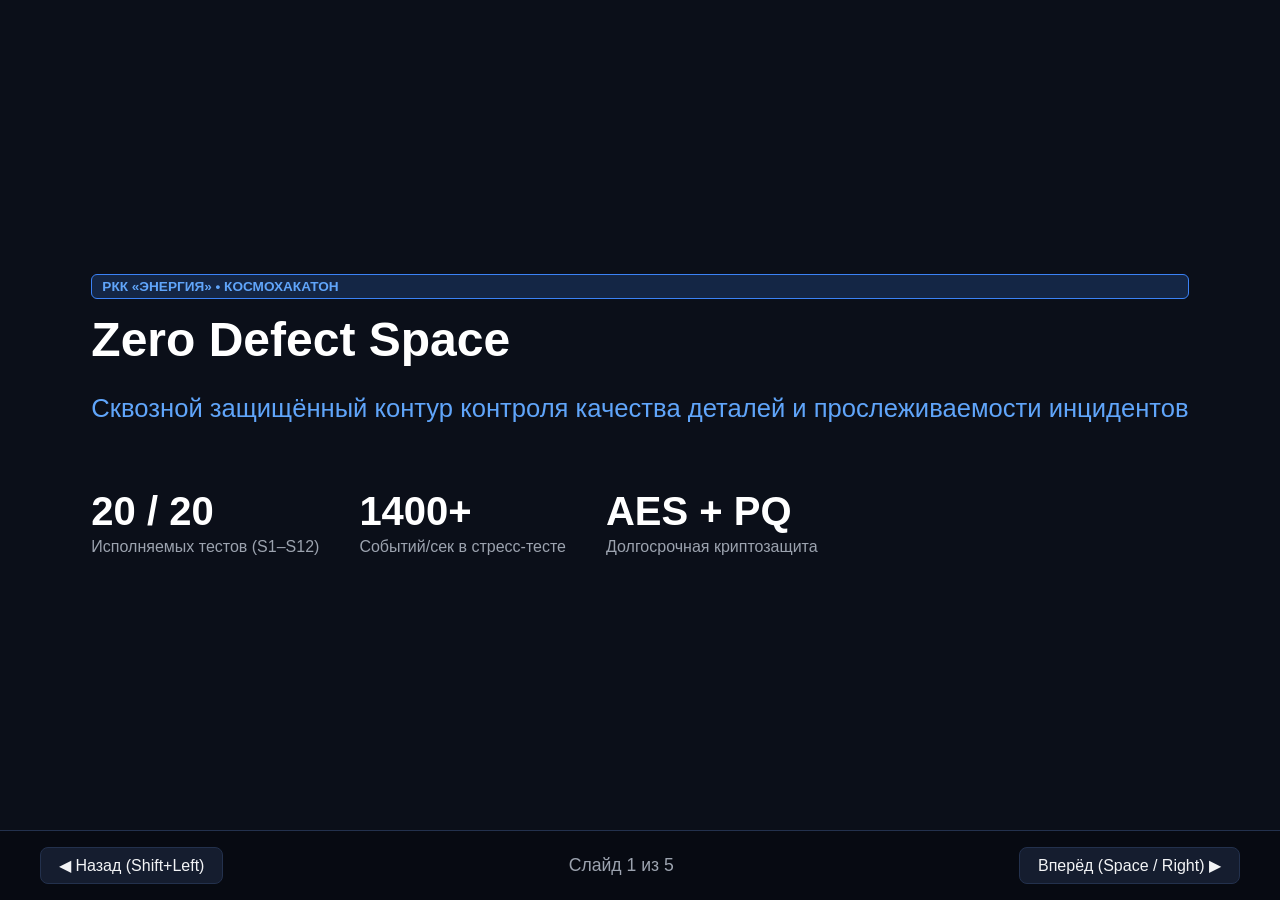
==== demo/presentation.html @ 1ec677a2 "ver 2" ====
<!DOCTYPE html>
<html lang="ru">
<head>
  <meta charset="UTF-8">
  <meta name="viewport" content="width=device-width, initial-scale=1.0">
  <title>Zero Defect Space — Презентация проекта</title>
  <style>
    :root {
      --bg: #0b0f19;
      --card-bg: #151d2f;
      --border: #23314d;
      --accent: #3b82f6;
      --accent-light: #60a5fa;
      --text: #f3f4f6;
      --text-muted: #9ca3af;
      --success: #10b981;
      --warning: #f59e0b;
      --danger: #ef4444;
    }
    * { box-sizing: border-box; margin: 0; padding: 0; font-family: -apple-system, BlinkMacSystemFont, "Segoe UI", Roboto, sans-serif; }
    body { background: var(--bg); color: var(--text); overflow: hidden; height: 100vh; display: flex; flex-direction: column; }
    .slide-container { flex: 1; position: relative; padding: 40px 60px; display: flex; flex-direction: column; justify-content: center; }
    .slide { display: none; height: 100%; max-width: 1200px; margin: 0 auto; flex-direction: column; justify-content: center; }
    .slide.active { display: flex; }
    h1 { font-size: 3rem; margin-bottom: 20px; color: #fff; line-height: 1.2; }
    h2 { font-size: 2.2rem; margin-bottom: 24px; color: var(--accent-light); border-bottom: 2px solid var(--border); padding-bottom: 12px; }
    p { font-size: 1.25rem; color: var(--text-muted); line-height: 1.6; margin-bottom: 20px; }
    .grid { display: grid; grid-template-columns: repeat(2, 1fr); gap: 24px; margin-top: 20px; }
    .card { background: var(--card-bg); border: 1px solid var(--border); border-radius: 12px; padding: 24px; }
    .card h3 { font-size: 1.3rem; margin-bottom: 12px; color: var(--accent); }
    .card ul { list-style: none; }
    .card li { margin-bottom: 10px; font-size: 1.1rem; line-height: 1.5; color: var(--text); display: flex; align-items: flex-start; gap: 8px; }
    .card li::before { content: "•"; color: var(--accent); font-weight: bold; }
    .tag { display: inline-block; padding: 4px 10px; border-radius: 6px; font-size: 0.85rem; font-weight: 600; text-transform: uppercase; margin-bottom: 12px; }
    .tag.primary { background: rgba(59, 130, 246, 0.2); color: var(--accent-light); border: 1px solid var(--accent); }
    .tag.success { background: rgba(16, 185, 129, 0.2); color: var(--success); border: 1px solid var(--success); }
    .stat-badge { font-size: 2.5rem; font-weight: 700; color: #fff; margin-bottom: 4px; }
    .nav-bar { height: 70px; background: #070a12; border-top: 1px solid var(--border); display: flex; align-items: center; justify-content: space-between; padding: 0 40px; }
    .nav-btn { background: var(--card-bg); border: 1px solid var(--border); color: var(--text); padding: 8px 18px; border-radius: 8px; font-size: 1rem; cursor: pointer; transition: 0.2s; }
    .nav-btn:hover { background: var(--accent); color: #fff; border-color: var(--accent); }
    .slide-indicator { font-size: 1.1rem; color: var(--text-muted); font-weight: 500; }
  </style>
</head>
<body>

  <div class="slide-container">
    <!-- Slide 1: Title -->
    <div class="slide active">
      <span class="tag primary">РКК «Энергия» • КосмоХакатон</span>
      <h1>Zero Defect Space</h1>
      <p style="font-size: 1.6rem; color: var(--accent-light);">Сквозной защищённый контур контроля качества деталей и прослеживаемости инцидентов</p>
      <div style="margin-top: 40px; display: flex; gap: 40px;">
        <div>
          <div class="stat-badge">20 / 20</div>
          <div style="color: var(--text-muted);">Исполняемых тестов (S1–S12)</div>
        </div>
        <div>
          <div class="stat-badge">1400+</div>
          <div style="color: var(--text-muted);">Событий/сек в стресс-тесте</div>
        </div>
        <div>
          <div class="stat-badge">AES + PQ</div>
          <div style="color: var(--text-muted);">Долгосрочная криптозащита</div>
        </div>
      </div>
    </div>

    <!-- Slide 2: Problem & Concept -->
    <div class="slide">
      <h2>1. Проблема и инженерный подход</h2>
      <div class="grid">
        <div class="card">
          <h3>Вызовы аэрокосмического производства</h3>
          <ul>
            <li>Колоссальная стоимость ложного брака или пропуска скрытого дефекта.</li>
            <li>Режимные ограничения: закрытый контур, недопустимость прямого облачного трафика.</li>
            <li>Риск несправедливого обвинения оператора при скрытом входном браке сырья.</li>
          </ul>
        </div>
        <div class="card">
          <h3>Архитектурный принцип Zero Defect</h3>
          <ul>
            <li><strong>Разделение плоскостей:</strong> Первичный факт наблюдения ≠ Юридически значимое решение контролёра ОТК.</li>
            <li><strong>Неизменяемый журнал:</strong> Сырые события шифруются в AES-256-GCM с защитой от модификации.</li>
            <li><strong>Никакой ложной годности:</strong> Пропущенная точка контроля не даёт статус «годно».</li>
          </ul>
        </div>
      </div>
    </div>

    <!-- Slide 3: Live Flow S1-S5 -->
    <div class="slide">
      <h2>2. Сквозной маршрут изделия (S1–S5)</h2>
      <div class="grid">
        <div class="card">
          <h3>Разделение ответственности</h3>
          <ul>
            <li><strong>I-001:</strong> Годное изделие — эталонный технологический цикл.</li>
            <li><strong>I-002:</strong> Входной брак заготовки — система отделяет вину поставщика от оператора последующего участка.</li>
            <li><strong>I-003:</strong> Дефект после обработки — корреляция с сигналом станка (вибрация шпинделя) и действием человека.</li>
          </ul>
        </div>
        <div class="card">
          <h3>Контроль технологической дисциплины</h3>
          <ul>
            <li><strong>I-004:</strong> Пропущенная контрольная точка — автоматический статус `missing` и предупреждение.</li>
            <li><strong>Чистое время операций:</strong> Исключение технологических пауз из времени цикла обработки.</li>
            <li><strong>Мгновенная реакция:</strong> Вердикт контролёра сразу пересчитывает показатели брака.</li>
          </ul>
        </div>
      </div>
    </div>

    <!-- Slide 4: Tech Stack & Security -->
    <div class="slide">
      <h2>3. Безопасность и интеграции</h2>
      <div class="grid">
        <div class="card">
          <h3>Долгосрочная криптозащита (PQC)</h3>
          <ul>
            <li><strong>KeyRing & Ротация:</strong> Чтение исторических данных при плановой смене ключей шифрования.</li>
            <li><strong>Hybrid Post-Quantum KEM:</strong> Инкапсуляция симметричных ключей (защита от угрозы Store-Now-Decrypt-Later).</li>
            <li><strong>Детекция подделок:</strong> Несовпадение тега аутентифицированного шифрования сразу бракует запись.</li>
          </ul>
        </div>
        <div class="card">
          <h3>Интеграция с ERP/MES (Outbox)</h3>
          <ul>
            <li><strong>Transactional Outbox:</strong> Запись решения контролёра и исходящей квитанции в одной транзакции.</li>
            <li><strong>Устойчивость к отказам:</strong> Сбой эмулятора (503) вызывает повтор с тем же `message_id` до получения ACK.</li>
            <li><strong>Внешние адаптеры:</strong> Подключение источника OPC-UA / ЧПУ без изменения ядра системы.</li>
          </ul>
        </div>
      </div>
    </div>

    <!-- Slide 5: Roadmap -->
    <div class="slide">
      <h2>4. Честные границы MVP и внедрение</h2>
      <div class="grid">
        <div class="card">
          <h3>Статус MVP на текущий момент</h3>
          <ul>
            <li>Синтетический демонстрационный контур (полное воспроизведение S1–S12).</li>
            <li>Формализованные контракты OpenAPI 3.1 + JSON Schema с генератором типов.</li>
            <li>CI-гейт предотвращения рассинхронизации контрактов и breaking changes.</li>
          </ul>
        </div>
        <div class="card">
          <h3>Шаги промышленного внедрения</h3>
          <ul>
            <li>Калибровка оптических камер и физических стендов вибродиагностики РКК «Энергия».</li>
            <li>Развертывание в изолированном промышленном контуре (PostgreSQL/OpenTelemetry).</li>
            <li>Прямое подключение коннекторов к 1С:ERP, «Галактика:ERP» и графу КОМПАС-3D.</li>
          </ul>
        </div>
      </div>
    </div>
  </div>

  <div class="nav-bar">
    <button class="nav-btn" onclick="prevSlide()">◀ Назад (Shift+Left)</button>
    <div class="slide-indicator" id="indicator">Слайд 1 из 5</div>
    <button class="nav-btn" onclick="nextSlide()">Вперёд (Space / Right) ▶</button>
  </div>

  <script>
    let current = 0;
    const slides = document.querySelectorAll('.slide');
    const indicator = document.getElementById('indicator');

    function update() {
      slides.forEach((s, idx) => s.classList.toggle('active', idx === current));
      indicator.textContent = `Слайд ${current + 1} из ${slides.length}`;
    }

    function nextSlide() {
      if (current < slides.length - 1) { current++; update(); }
    }
    function prevSlide() {
      if (current > 0) { current--; update(); }
    }

    window.addEventListener('keydown', (e) => {
      if (e.key === 'ArrowRight' || e.key === ' ') nextSlide();
      if (e.key === 'ArrowLeft') prevSlide();
    });
  </script>
</body>
</html>
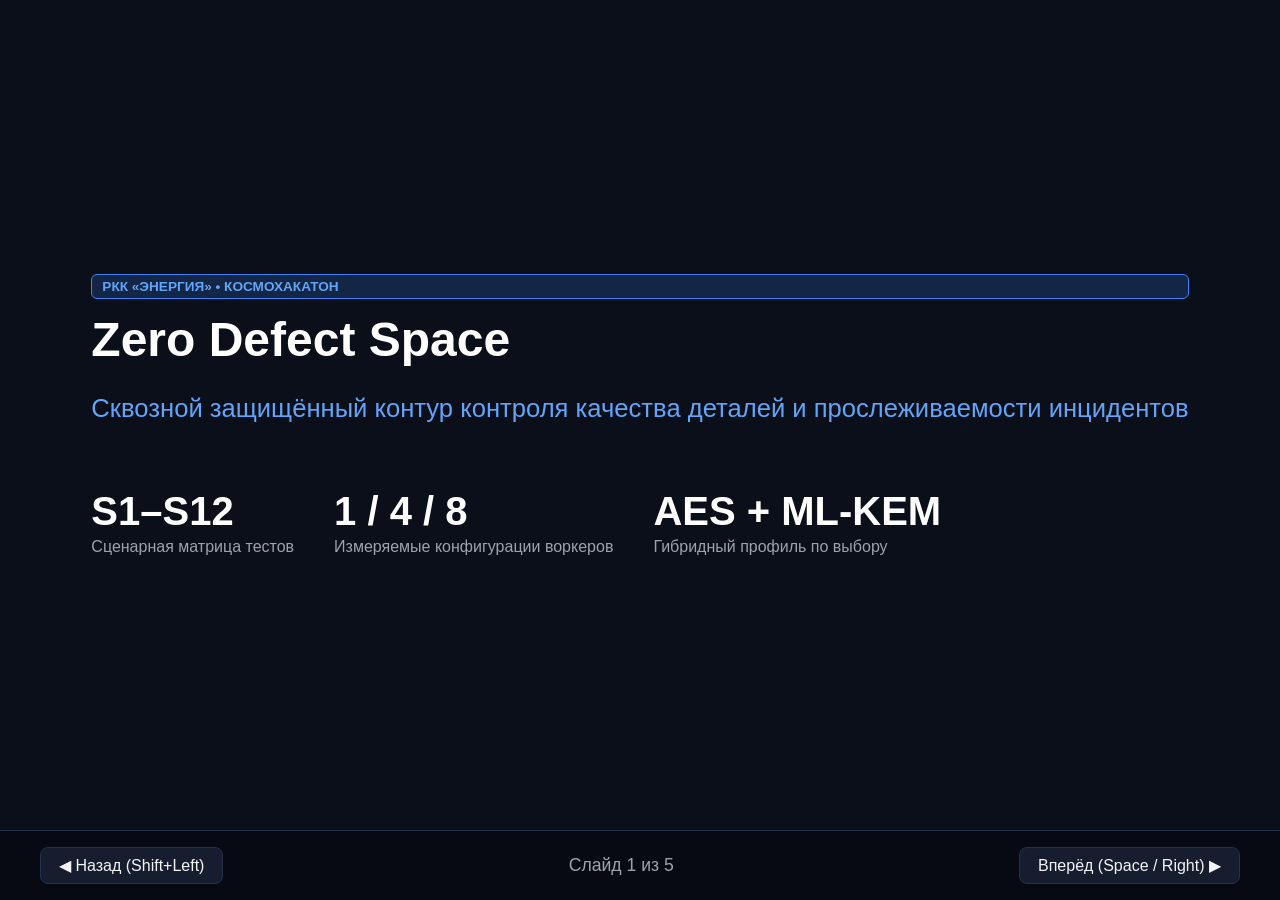
==== commit f6af7385: "antigravity chatgpt fix" ====
--- a/demo/presentation.html
+++ b/demo/presentation.html
@@ -51,16 +51,16 @@
       <p style="font-size: 1.6rem; color: var(--accent-light);">Сквозной защищённый контур контроля качества деталей и прослеживаемости инцидентов</p>
       <div style="margin-top: 40px; display: flex; gap: 40px;">
         <div>
-          <div class="stat-badge">20 / 20</div>
-          <div style="color: var(--text-muted);">Исполняемых тестов (S1–S12)</div>
+          <div class="stat-badge">S1–S12</div>
+          <div style="color: var(--text-muted);">Сценарная матрица тестов</div>
         </div>
         <div>
-          <div class="stat-badge">1400+</div>
-          <div style="color: var(--text-muted);">Событий/сек в стресс-тесте</div>
+          <div class="stat-badge">1 / 4 / 8</div>
+          <div style="color: var(--text-muted);">Измеряемые конфигурации воркеров</div>
         </div>
         <div>
-          <div class="stat-badge">AES + PQ</div>
-          <div style="color: var(--text-muted);">Долгосрочная криптозащита</div>
+          <div class="stat-badge">AES + ML-KEM</div>
+          <div style="color: var(--text-muted);">Гибридный профиль по выбору</div>
         </div>
       </div>
     </div>
@@ -97,7 +97,7 @@
           <ul>
             <li><strong>I-001:</strong> Годное изделие — эталонный технологический цикл.</li>
             <li><strong>I-002:</strong> Входной брак заготовки — система отделяет вину поставщика от оператора последующего участка.</li>
-            <li><strong>I-003:</strong> Дефект после обработки — корреляция с сигналом станка (вибрация шпинделя) и действием человека.</li>
+            <li><strong>I-003:</strong> Признак после сварки — предупреждение TEMP_WARN и действие manual_adjustment как контекст, не доказанная причина.</li>
           </ul>
         </div>
         <div class="card">
@@ -119,7 +119,7 @@
           <h3>Долгосрочная криптозащита (PQC)</h3>
           <ul>
             <li><strong>KeyRing & Ротация:</strong> Чтение исторических данных при плановой смене ключей шифрования.</li>
-            <li><strong>Hybrid Post-Quantum KEM:</strong> Инкапсуляция симметричных ключей (защита от угрозы Store-Now-Decrypt-Later).</li>
+            <li><strong>Гибридный HPKE:</strong> ML-KEM-768/X25519 — опциональный профиль; промышленные гарантии не заявляются.</li>
             <li><strong>Детекция подделок:</strong> Несовпадение тега аутентифицированного шифрования сразу бракует запись.</li>
           </ul>
         </div>
@@ -128,7 +128,7 @@
           <ul>
             <li><strong>Transactional Outbox:</strong> Запись решения контролёра и исходящей квитанции в одной транзакции.</li>
             <li><strong>Устойчивость к отказам:</strong> Сбой эмулятора (503) вызывает повтор с тем же `message_id` до получения ACK.</li>
-            <li><strong>Внешние адаптеры:</strong> Подключение источника OPC-UA / ЧПУ без изменения ядра системы.</li>
+            <li><strong>Внешние адаптеры:</strong> Преобразование синтетической OPC-UA/ЧПУ телеметрии без проверенного подключения к оборудованию.</li>
           </ul>
         </div>
       </div>
